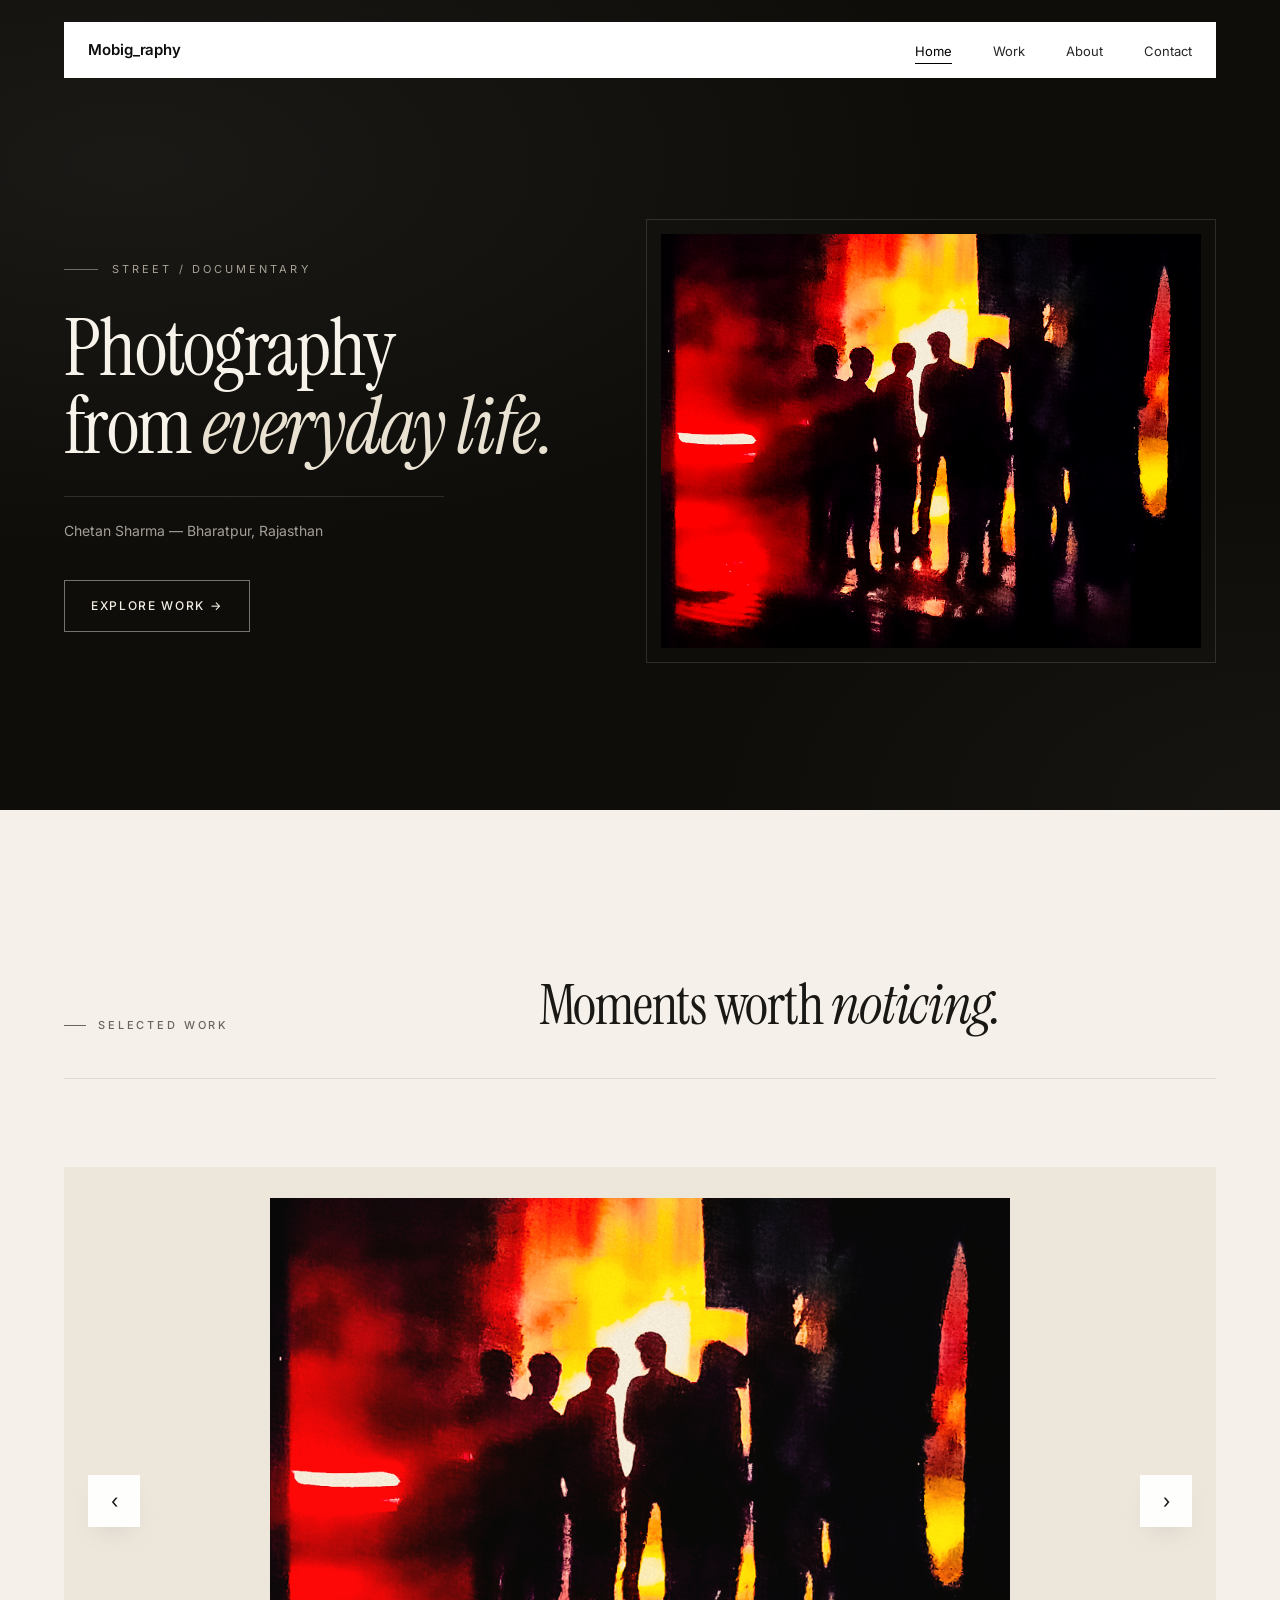
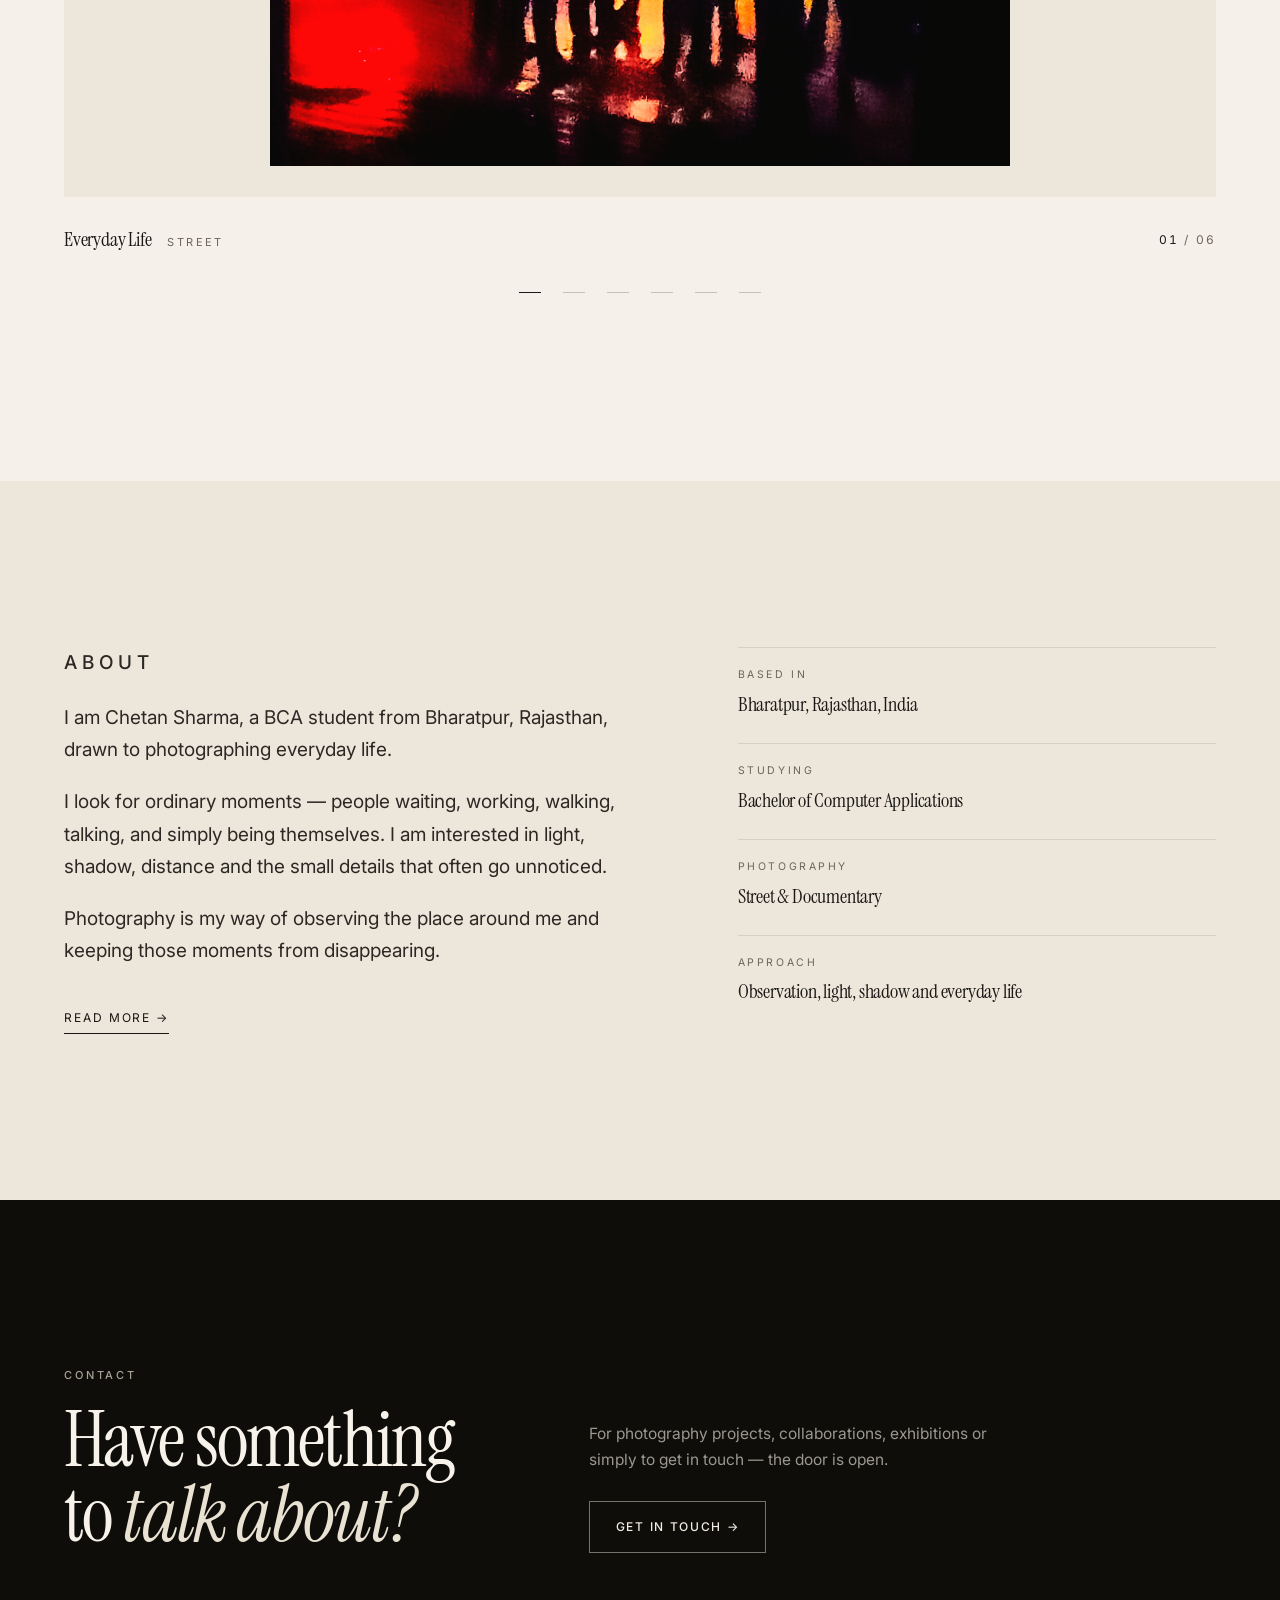
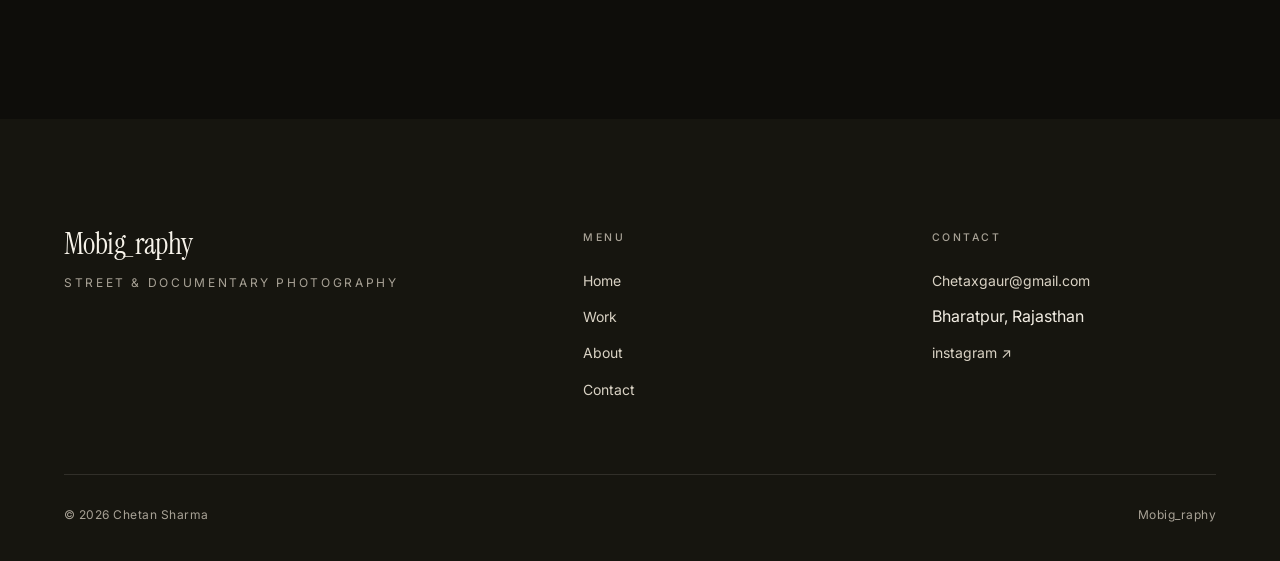
==== index.html @ e57af394 "Add files via upload" ====
<!DOCTYPE html>
<html lang="en">
<head>
<meta charset="UTF-8" />
<meta name="viewport" content="width=device-width, initial-scale=1" />
<title>Mobig_raphy — Chetan Sharma | Street & Documentary Photography</title>
<meta name="description" content="Street and documentary photography from Bharatpur, Rajasthan by Chetan Sharma." />
<link rel="preconnect" href="https://fonts.googleapis.com">
<link rel="preconnect" href="https://fonts.gstatic.com" crossorigin>
<link href="https://fonts.googleapis.com/css2?family=Inter:wght@400;500&family=Instrument+Serif:ital@0;1&display=swap" rel="stylesheet">
<link rel="preload" as="image" href="images/hero.jpeg" fetchpriority="high">
<link rel="stylesheet" href="style.css" />
</head>
<body>

<header class="nav-wrap">
  <nav class="nav" aria-label="Primary">
    <a class="brand" href="index.html">Mobig_raphy</a>
    <button class="nav-toggle" aria-label="Toggle menu" aria-expanded="false">
      <span></span><span></span><span></span>
    </button>
    <ul class="nav-links">
      <li><a href="index.html" class="active" aria-current="page">Home</a></li>
      <li><a href="work.html">Work</a></li>
      <li><a href="about.html">About</a></li>
      <li><a href="contact.html">Contact</a></li>
    </ul>
  </nav>
</header>

<main>

  <section class="hero">
    <div class="hero-inner">
      <div class="hero-text">
        <p class="hero-eyebrow">Street / Documentary</p>
        <h1 class="hero-title">Photography<br />from <em>everyday life.</em></h1>
        <p class="hero-meta">Chetan Sharma — Bharatpur, Rajasthan</p>
        <a href="work.html" class="btn btn--light">Explore Work →</a>
      </div>
      <div class="hero-media">
        <div class="hero-frame">
          <img src="images/hero.jpeg" alt="Street photograph from everyday life in Bharatpur, Rajasthan" fetchpriority="high" decoding="async" />
        </div>
      </div>
    </div>
  </section>

  <section class="section section--paper">
    <div class="container">
      <header class="section-head reveal">
        <p class="eyebrow">Selected Work</p>
        <h2 class="section-title">Moments worth <em>noticing.</em></h2>
      </header>

      <div class="carousel reveal" id="carousel"
           role="region"
           aria-roledescription="carousel"
           aria-label="Selected photographs">
        <div class="carousel-viewport">
          <div class="carousel-track"></div>
        </div>
        <button class="carousel-btn carousel-btn--prev" type="button" aria-label="Previous photograph">‹</button>
        <button class="carousel-btn carousel-btn--next" type="button" aria-label="Next photograph">›</button>

        <div class="carousel-foot">
          <div class="carousel-caption">
            <span class="carousel-caption-title">—</span>
            <span class="carousel-caption-cat">—</span>
          </div>
          <div class="carousel-counter">
            <span class="cur">01</span> / <span class="total">06</span>
          </div>
        </div>

        <div class="carousel-dots" role="group" aria-label="Slide indicators"></div>
      </div>
    </div>
  </section>

  <section class="section section--paper-deep">
    <div class="container">
      <div class="about-preview reveal">
        <div class="prose">
          <p class="eyebrow" style="margin-bottom:22px;">About</p>
          <p>I am Chetan Sharma, a BCA student from Bharatpur, Rajasthan, drawn to photographing everyday life.</p>
          <p>I look for ordinary moments — people waiting, working, walking, talking, and simply being themselves. I am interested in light, shadow, distance and the small details that often go unnoticed.</p>
          <p>Photography is my way of observing the place around me and keeping those moments from disappearing.</p>
          <a href="about.html" class="link-arrow">Read more →</a>
        </div>
        <dl class="facts">
          <div class="fact"><dt>Based in</dt><dd>Bharatpur, Rajasthan, India</dd></div>
          <div class="fact"><dt>Studying</dt><dd>Bachelor of Computer Applications</dd></div>
          <div class="fact"><dt>Photography</dt><dd>Street &amp; Documentary</dd></div>
          <div class="fact"><dt>Approach</dt><dd>Observation, light, shadow and everyday life</dd></div>
        </dl>
      </div>
    </div>
  </section>

  <section class="section section--night">
    <div class="container">
      <div class="cta-grid reveal">
        <div>
          <p class="eyebrow eyebrow--light">Contact</p>
          <h2 class="cta-title">Have something<br />to <em>talk about?</em></h2>
        </div>
        <div class="cta-side">
          <p>For photography projects, collaborations, exhibitions or simply to get in touch — the door is open.</p>
          <a href="contact.html" class="btn btn--light">Get in Touch →</a>
        </div>
      </div>
    </div>
  </section>

</main>

<footer class="footer">
  <div class="container">
    <div class="footer-grid">
      <div>
        <div class="footer-brand">Mobig<em>_</em>raphy</div>
        <div class="footer-tag">Street &amp; Documentary Photography</div>
      </div>
      <div>
        <h4>Menu</h4>
        <ul>
          <li><a href="index.html">Home</a></li>
          <li><a href="work.html">Work</a></li>
          <li><a href="about.html">About</a></li>
          <li><a href="contact.html">Contact</a></li>
        </ul>
      </div>
      <div>
        <h4>Contact</h4>
        <ul>
          <li><a href="mailto:Chetaxgaur@gmail.com">Chetaxgaur@gmail.com</a></li>
          <li>Bharatpur, Rajasthan</li>
          <li><a href="https://www.instagram.com/mobig_raphy/" target="_blank" rel="noopener noreferrer">instagram ↗</a></li>
        </ul>
      </div>
    </div>
    <div class="footer-bottom">
      <span>© 2026 Chetan Sharma</span>
      <span>Mobig_raphy</span>
    </div>
  </div>
</footer>

<script src="javascript.js"></script>
</body>
</html>
---- style.css ----
/* =========================================================
   Mobig_raphy — Chetan Sharma
   Editorial Street & Documentary Portfolio
   ========================================================= */

*, *::before, *::after { box-sizing: border-box; margin: 0; padding: 0; }

:root {
  --paper:        #f5f1ea;
  --paper-deep:   #ece6db;
  --ink:          #1a1815;
  --ink-soft:     #6b655c;
  --night:        #0e0d0a;
  --charcoal:     #16150f;
  --cream:        #f2ede3;
  --cream-soft:   #a8a296;
  --hair-warm:    rgba(26,24,21,.10);
  --hair-dark:    rgba(242,237,227,.12);
  --display: 'Instrument Serif', 'Iowan Old Style', Georgia, serif;
  --body:    'Inter', -apple-system, BlinkMacSystemFont, 'Segoe UI', Roboto, sans-serif;
  --max: 1360px;
  --pad: clamp(20px, 5vw, 72px);
  --nav-pad-x: 24px;
  --ease: cubic-bezier(.22,.61,.36,1);
}

html { -webkit-text-size-adjust: 100%; scroll-behavior: smooth; }

body {
  font-family: var(--body);
  font-size: 16px;
  line-height: 1.65;
  color: var(--ink);
  background: var(--paper);
  overflow-x: hidden;
  -webkit-font-smoothing: antialiased;
  text-rendering: optimizeLegibility;
}

img { display: block; max-width: 100%; height: auto; }
a { color: inherit; text-decoration: none; }
button { font: inherit; cursor: pointer; background: none; border: 0; color: inherit; }
ul { list-style: none; }
::selection { background: var(--ink); color: var(--paper); }

/* ---------- Accessibility: focus + screen-reader helper ---------- */
a:focus-visible,
button:focus-visible,
[tabindex]:focus-visible {
  outline: 2px solid currentColor;
  outline-offset: 3px;
  border-radius: 1px;
}

.sr-only {
  position: absolute;
  width: 1px; height: 1px;
  padding: 0; margin: -1px;
  overflow: hidden;
  clip: rect(0,0,0,0);
  white-space: nowrap;
  border: 0;
}

/* ---------- Shared ---------- */
.container { width: 100%; max-width: var(--max); margin-inline: auto; padding-inline: var(--pad); }

.eyebrow { font-size: 11px; letter-spacing: .26em; text-transform: uppercase; font-weight: 500; color: var(--ink-soft); }
.eyebrow--light { color: var(--cream-soft); }

.btn {
  display: inline-flex; align-items: center; gap: 12px;
  padding: 15px 26px; font-size: 12px; letter-spacing: .14em;
  text-transform: uppercase; font-weight: 500;
  border: 1px solid transparent;
  transition: background .4s var(--ease), color .4s var(--ease),
              border-color .4s var(--ease), transform .4s var(--ease);
}
.btn--light { color: var(--cream); border-color: rgba(242,237,227,.45); }
.btn--light:hover { background: var(--cream); color: var(--night); border-color: var(--cream); }

.reveal { opacity: 0; transform: translateY(28px); transition: opacity 1s var(--ease), transform 1s var(--ease); }
.reveal.is-visible { opacity: 1; transform: none; }

/* ---------- NAVIGATION ---------- */
.nav-wrap { position: fixed; top: 0; left: 0; right: 0; z-index: 400; padding: 22px var(--pad); pointer-events: none; }
.nav {
  pointer-events: auto; position: relative; max-width: var(--max); margin-inline: auto;
  background: #fff; color: #0d0d0d;
  display: flex; align-items: center; justify-content: space-between;
  gap: 24px; padding: 15px var(--nav-pad-x);
  box-shadow: 0 1px 0 rgba(0,0,0,.04), 0 24px 48px -28px rgba(0,0,0,.35);
}
.brand { font-size: 15px; font-weight: 600; letter-spacing: -.005em; color: #0d0d0d; }
.nav-links { display: flex; align-items: center; gap: clamp(20px, 3.2vw, 44px); }
.nav-links a {
  font-size: 13px; color: #262626; position: relative; padding: 4px 0;
  transition: color .3s var(--ease);
}
.nav-links a::after {
  content: ""; position: absolute; left: 0; bottom: -1px; height: 1px; width: 0;
  background: currentColor; transition: width .4s var(--ease);
}
.nav-links a:hover::after, .nav-links a.active::after { width: 100%; }
.nav-links a:hover, .nav-links a.active { color: #000; }

/* Hamburger — 44×44 tap target, visual lines unchanged */
.nav-toggle { display: none; width: 44px; height: 44px; position: relative; }
.nav-toggle span {
  position: absolute; left: 10px; right: 10px; height: 1.5px; background: #0d0d0d;
  transition: transform .4s var(--ease), opacity .3s var(--ease);
}
.nav-toggle span:nth-child(1) { top: 14px; }
.nav-toggle span:nth-child(2) { top: 21px; }
.nav-toggle span:nth-child(3) { top: 28px; }
.nav.is-open .nav-toggle span:nth-child(1) { transform: translateY(7px) rotate(45deg); }
.nav.is-open .nav-toggle span:nth-child(2) { opacity: 0; }
.nav.is-open .nav-toggle span:nth-child(3) { transform: translateY(-7px) rotate(-45deg); }

/* ---------- HERO ---------- */
.hero { background: var(--night); color: var(--cream); min-height: 90svh; padding-top: 112px; position: relative; isolation: isolate; }
.hero::before {
  content: ""; position: absolute; inset: 0;
  background:
    radial-gradient(120% 90% at 10% 20%, rgba(255,255,255,.05), transparent 55%),
    radial-gradient(80% 70% at 100% 100%, rgba(255,255,255,.03), transparent 60%);
  pointer-events: none; z-index: 0;
}
.hero-inner {
  position: relative; z-index: 1;
  max-width: var(--max); margin-inline: auto; padding: 0 var(--pad);
  min-height: calc(90svh - 112px);
  display: grid; grid-template-columns: minmax(0, 1fr) minmax(0, 1.1fr);
  gap: clamp(28px, 5vw, 80px); align-items: center;
  padding-top: clamp(30px, 5vw, 60px); padding-bottom: clamp(60px, 8vw, 100px);
}
.hero-text { max-width: 560px; }
.hero-eyebrow {
  display: inline-flex; align-items: center; gap: 14px;
  font-size: 11px; letter-spacing: .28em; text-transform: uppercase;
  color: var(--cream-soft); margin-bottom: 32px;
}
.hero-eyebrow::before { content: ""; display: block; width: 34px; height: 1px; background: rgba(242,237,227,.4); }
.hero-title {
  font-family: var(--display); font-weight: 400;
  font-size: clamp(40px, 6.2vw, 88px); line-height: .98;
  letter-spacing: -.022em; color: #f7f3ea; margin-bottom: 30px;
}
.hero-title em { font-style: italic; color: #e9e2d3; }
.hero-meta {
  font-size: 14px; color: rgba(242,237,227,.65); margin-bottom: 38px;
  padding-top: 22px; border-top: 1px solid rgba(242,237,227,.14); max-width: 380px;
}
.hero-media { display: flex; align-items: center; justify-content: center; height: 100%; }
.hero-frame {
  position: relative; padding: 14px; border: 1px solid rgba(242,237,227,.14);
  max-height: 78vh; display: flex; align-items: center; justify-content: center;
}
.hero-frame img {
  max-width: 100%; max-height: calc(78vh - 28px);
  width: auto; height: auto; object-fit: contain;
}

/* ---------- SECTIONS ---------- */
.section { padding: clamp(88px, 13vw, 170px) 0; }
.section--paper      { background: var(--paper);      color: var(--ink); }
.section--paper-deep { background: var(--paper-deep); color: var(--ink); }
.section--night      { background: var(--night);      color: var(--cream); }

.section-head {
  display: grid; grid-template-columns: minmax(0, 1fr) minmax(0, 1.6fr);
  gap: clamp(20px, 4vw, 60px); align-items: end;
  margin-bottom: clamp(48px, 7vw, 88px); padding-bottom: clamp(28px, 4vw, 44px);
  border-bottom: 1px solid var(--hair-warm);
}
.section-head .eyebrow { position: relative; padding-top: 4px; }
.section-head .eyebrow::before {
  content: ""; display: inline-block; width: 22px; height: 1px;
  background: var(--ink-soft); vertical-align: middle; margin-right: 12px;
}
.section-title {
  font-family: var(--display); font-weight: 400;
  font-size: clamp(30px, 4.4vw, 58px); line-height: 1.02;
  letter-spacing: -.022em; max-width: 720px;
}
.section-title em { font-style: italic; }
.section--night .section-head { border-bottom-color: var(--hair-dark); }
.section--night .eyebrow { color: var(--cream-soft); }
.section--night .eyebrow::before { background: var(--cream-soft); }

/* ---------- CAROUSEL ---------- */
.carousel { position: relative; }
.carousel-viewport {
  position: relative; overflow: hidden;
  background: var(--paper-deep); height: clamp(400px, 70vh, 760px);
}
.carousel-track { display: flex; height: 100%; transition: transform 1s var(--ease); will-change: transform; }
.carousel-slide {
  flex: 0 0 100%; min-width: 100%; height: 100%;
  display: flex; align-items: center; justify-content: center;
  padding: clamp(14px, 2.4vw, 34px); cursor: pointer;
}
.carousel-slide img {
  max-width: 100%; max-height: 100%; width: auto; height: auto;
  object-fit: contain; transition: transform 1.2s var(--ease), opacity .8s var(--ease);
  opacity: .97;
}
.carousel-slide:hover img { transform: scale(1.015); opacity: 1; }

.carousel-btn {
  position: absolute; top: calc(50% - 40px); transform: translateY(-50%);
  width: 52px; height: 52px; background: rgba(255,255,255,.94); color: var(--ink);
  display: grid; place-items: center; font-size: 20px; line-height: 1;
  box-shadow: 0 12px 32px -18px rgba(0,0,0,.4);
  transition: background .35s var(--ease), transform .35s var(--ease); z-index: 4;
}
.carousel-btn:hover { background: #fff; transform: translateY(-50%) scale(1.05); }
.carousel-btn--prev { left: clamp(10px, 2vw, 24px); }
.carousel-btn--next { right: clamp(10px, 2vw, 24px); }

.carousel-foot {
  margin-top: 26px; display: grid; grid-template-columns: 1fr auto;
  gap: 24px; align-items: center;
}
.carousel-caption { display: flex; align-items: baseline; gap: 16px; min-height: 22px; }
.carousel-caption-title {
  font-family: var(--display); font-size: clamp(18px, 1.6vw, 22px);
  letter-spacing: -.01em; color: var(--ink);
}
.carousel-caption-cat { font-size: 11px; letter-spacing: .22em; text-transform: uppercase; color: var(--ink-soft); }
.carousel-counter { font-size: 12px; letter-spacing: .18em; color: var(--ink-soft); font-variant-numeric: tabular-nums; }
.carousel-counter .cur { color: var(--ink); }

/* Dots — 44×44 hit area, thin visual line in center */
.carousel-dots { display: flex; gap: 0; justify-content: center; margin-top: 14px; }
.carousel-dot {
  position: relative;
  width: 44px; height: 44px;
  background: transparent;
  padding: 0;
  display: grid;
  place-items: center;
  cursor: pointer;
}
.carousel-dot::before {
  content: "";
  display: block;
  width: 22px; height: 1px;
  background: rgba(26,24,21,.22);
  transition: background .4s var(--ease);
}
.carousel-dot:hover::before { background: rgba(26,24,21,.5); }
.carousel-dot.is-active::before { background: var(--ink); }

/* ---------- ABOUT PREVIEW ---------- */
.about-preview { display: grid; grid-template-columns: minmax(0, 1.1fr) minmax(0, .9fr); gap: clamp(40px, 7vw, 110px); align-items: start; }
.about-preview .prose p { font-size: clamp(17px, 1.5vw, 19px); line-height: 1.7; color: #2c2925; max-width: 56ch; }
.about-preview .prose p + p { margin-top: 20px; }
.about-preview .link-arrow {
  display: inline-flex; align-items: center; gap: 10px; margin-top: 40px;
  font-size: 12px; letter-spacing: .16em; text-transform: uppercase;
  color: var(--ink); border-bottom: 1px solid var(--ink); padding-bottom: 5px;
  transition: gap .35s var(--ease), opacity .35s var(--ease);
}
.about-preview .link-arrow:hover { gap: 16px; opacity: .7; }

.facts { display: grid; gap: 26px; }
.fact { padding-top: 18px; border-top: 1px solid var(--hair-warm); }
.fact dt { font-size: 10.5px; letter-spacing: .24em; text-transform: uppercase; color: var(--ink-soft); margin-bottom: 8px; }
.fact dd { font-family: var(--display); font-size: clamp(18px, 1.6vw, 22px); line-height: 1.25; color: var(--ink); letter-spacing: -.01em; }

/* ---------- CTA ---------- */
.cta-grid { display: grid; grid-template-columns: minmax(0, 1fr) minmax(0, 1.4fr); gap: clamp(32px, 6vw, 80px); align-items: end; }
.cta-title {
  font-family: var(--display); font-weight: 400;
  font-size: clamp(38px, 6vw, 86px); line-height: .98;
  letter-spacing: -.024em; color: #f7f3ea; margin-top: 18px;
}
.cta-title em { font-style: italic; color: #e9e2d3; }
.cta-side { display: flex; flex-direction: column; align-items: flex-start; gap: 28px; }
.cta-side p { color: rgba(242,237,227,.62); max-width: 42ch; font-size: 15.5px; line-height: 1.7; }

/* ---------- FOOTER ---------- */
.footer { background: var(--charcoal); color: var(--cream); padding: clamp(64px, 9vw, 110px) 0 36px; }
.footer-grid {
  display: grid; grid-template-columns: 1.6fr 1fr 1fr;
  gap: clamp(32px, 5vw, 70px); padding-bottom: clamp(44px, 6vw, 72px);
  border-bottom: 1px solid var(--hair-dark);
}
.footer-brand { font-family: var(--display); font-size: 30px; line-height: 1; letter-spacing: -.02em; color: #f7f3ea; }
.footer-brand em { font-style: italic; }
.footer-tag { margin-top: 14px; font-size: 12px; letter-spacing: .22em; text-transform: uppercase; color: var(--cream-soft); }
.footer h4 { font-size: 10.5px; letter-spacing: .24em; text-transform: uppercase; color: var(--cream-soft); margin-bottom: 20px; font-weight: 500; }
.footer ul li + li { margin-top: 10px; }
.footer a { font-size: 14px; color: #d9d2c4; transition: color .3s var(--ease); }
.footer a:hover { color: #fff; }
.footer-bottom {
  display: flex; justify-content: space-between; align-items: center;
  gap: 20px; padding-top: 30px; font-size: 12px; letter-spacing: .04em;
  color: var(--cream-soft); flex-wrap: wrap;
}

/* ---------- PAGE HEADER ---------- */
.page-top { padding-top: clamp(140px, 18vw, 200px); }
.page-head { padding-bottom: clamp(48px, 7vw, 80px); }
.page-head h1 {
  font-family: var(--display); font-weight: 400;
  font-size: clamp(40px, 6vw, 82px); line-height: .98;
  letter-spacing: -.024em; margin-top: 20px; color: var(--ink); max-width: 820px;
}
.page-head h1 em { font-style: italic; }
.page-head .lede { margin-top: 24px; max-width: 58ch; color: var(--ink-soft); font-size: 17px; line-height: 1.7; }

/* Work page — tighter header-to-gallery breathing room */
.work .page-head { padding-bottom: clamp(32px, 4vw, 48px); }

/* ---------- WORK ---------- */
.gallery {
  display: grid;
  grid-template-columns: repeat(3, minmax(0, 1fr));
  gap: clamp(16px, 2.2vw, 28px);
  align-items: start;
}
.gallery-item {
  position: relative; display: block;
  overflow: hidden; background: var(--paper-deep);
}
.gallery-item img { width: 100%; height: auto; transition: transform 1.2s var(--ease); }
.gallery-item:hover img { transform: scale(1.03); }
.gallery-num {
  position: absolute; top: 14px; left: 14px;
  font-size: 11px; letter-spacing: .2em; color: rgba(255,255,255,.85);
  text-shadow: 0 1px 4px rgba(0,0,0,.5); font-variant-numeric: tabular-nums;
}
.gallery-caption {
  position: absolute; left: 0; right: 0; bottom: 0;
  padding: 60px 18px 18px;
  background: linear-gradient(to top, rgba(0,0,0,.78), rgba(0,0,0,0));
  color: #f5efe6; display: flex; justify-content: space-between;
  align-items: baseline; gap: 14px; opacity: 0; transform: translateY(10px);
  transition: opacity .45s var(--ease), transform .45s var(--ease); pointer-events: none;
}
.gallery-item:hover .gallery-caption, .gallery-item:focus-visible .gallery-caption { opacity: 1; transform: none; }
.gallery-caption .g-title { font-family: var(--display); font-size: 18px; letter-spacing: -.01em; }
.gallery-caption .g-cat { font-size: 10.5px; letter-spacing: .22em; text-transform: uppercase; color: rgba(245,239,230,.75); }

/* ---------- PHOTO DETAIL ---------- */
.photo-detail { display: grid; grid-template-columns: minmax(0, 1.65fr) minmax(0, .85fr); gap: clamp(32px, 5vw, 80px); align-items: start; }
.photo-frame {
  background: var(--paper-deep); padding: clamp(14px, 2vw, 28px);
  display: flex; align-items: center; justify-content: center;
}
.photo-frame img { max-width: 100%; max-height: 82vh; width: auto; height: auto; object-fit: contain; }
.photo-meta { position: sticky; top: 140px; }
.photo-meta .eyebrow { display: block; margin-bottom: 18px; }
.photo-meta h1 {
  font-family: var(--display); font-weight: 400;
  font-size: clamp(30px, 3.2vw, 44px); line-height: 1.05;
  letter-spacing: -.02em; margin-bottom: 22px;
}
.photo-meta p.desc {
  font-size: 16px; color: #3b3833; line-height: 1.7; max-width: 44ch;
  margin-bottom: 36px; padding-bottom: 30px; border-bottom: 1px solid var(--hair-warm);
}
.photo-specs .row {
  display: flex; justify-content: space-between; align-items: baseline;
  gap: 20px; padding: 14px 0; border-top: 1px solid var(--hair-warm);
}
.photo-specs .row:last-child { border-bottom: 1px solid var(--hair-warm); }
.photo-specs .label { font-size: 10.5px; letter-spacing: .22em; text-transform: uppercase; color: var(--ink-soft); }
.photo-specs .value { font-size: 14.5px; color: var(--ink); text-align: right; }

.photo-nav {
  display: flex; justify-content: space-between; align-items: center;
  gap: 20px; margin-top: clamp(48px, 7vw, 90px); padding-top: 30px;
  border-top: 1px solid var(--hair-warm);
}
.photo-nav a {
  font-size: 12px; letter-spacing: .16em; text-transform: uppercase;
  color: var(--ink); display: inline-flex; align-items: center; gap: 10px;
  transition: opacity .3s var(--ease), gap .35s var(--ease);
}
.photo-nav a:hover { opacity: .6; }

/* ---------- ABOUT PAGE ---------- */
.about-page { display: grid; grid-template-columns: minmax(0, 1.2fr) minmax(0, .8fr); gap: clamp(40px, 7vw, 110px); align-items: start; }
.about-page .prose p { font-size: clamp(17px, 1.5vw, 19px); line-height: 1.75; color: #2c2925; max-width: 60ch; }
.about-page .prose p + p { margin-top: 22px; }
.about-page .prose p:first-child::first-letter {
  font-family: var(--display); font-size: 3.4em; line-height: .85;
  float: left; padding: 6px 12px 0 0; color: var(--ink);
}

/* ---------- CONTACT PAGE ---------- */
.contact-page { display: grid; grid-template-columns: minmax(0, 1.1fr) minmax(0, .9fr); gap: clamp(40px, 7vw, 100px); align-items: start; }
.contact-page h1 {
  font-family: var(--display); font-weight: 400;
  font-size: clamp(44px, 7vw, 96px); line-height: .96;
  letter-spacing: -.024em; color: #f7f3ea; margin-top: 20px;
}
.contact-page h1 em { font-style: italic; color: #e9e2d3; }
.contact-page .lede { margin-top: 28px; color: rgba(242,237,227,.62); max-width: 40ch; font-size: 16px; line-height: 1.7; }
.contact-card { padding-top: 30px; border-top: 1px solid var(--hair-dark); display: grid; gap: 26px; }
.contact-card .row { display: grid; gap: 8px; }
.contact-card .label { font-size: 10.5px; letter-spacing: .24em; text-transform: uppercase; color: var(--cream-soft); }
.contact-card .value {
  font-family: var(--display); font-size: clamp(20px, 2vw, 26px);
  letter-spacing: -.01em; line-height: 1.2; color: #ece6dc;
}
.contact-card a.value {
  display: inline-block; border-bottom: 1px solid rgba(236,230,220,.3);
  padding-bottom: 3px; justify-self: start;
  transition: color .3s var(--ease), border-color .3s var(--ease);
}
.contact-card a.value:hover { color: #fff; border-color: #fff; }

/* ---------- RESPONSIVE ---------- */
@media (max-width: 1080px) {
  .hero-inner { grid-template-columns: 1fr; gap: 40px; padding-top: 20px; }
  .hero-frame { max-height: none; }
  .hero-frame img { max-height: 55vh; }
  .about-preview, .about-page, .contact-page, .photo-detail, .cta-grid { grid-template-columns: 1fr; }
  .photo-meta { position: static; }
  .photo-frame img { max-height: 68vh; }
  .gallery { grid-template-columns: repeat(2, minmax(0, 1fr)); }
  .footer-grid { grid-template-columns: 1fr 1fr; }
  .section-head { grid-template-columns: 1fr; gap: 20px; align-items: start; }
}

/* Tablet / touch — Work gallery captions always visible */
@media (hover: none), (max-width: 1080px) {
  .gallery-caption { opacity: 1; transform: none; padding: 50px 16px 16px; }
}

@media (max-width: 720px) {
  :root { --nav-pad-x: 16px; }
  .nav { padding: 12px var(--nav-pad-x); }
  .nav-toggle { display: block; }
  .nav-links {
    position: absolute; top: calc(100% + 12px);
    left: calc(-1 * var(--nav-pad-x));
    right: calc(-1 * var(--nav-pad-x));
    background: #fff; flex-direction: column; align-items: flex-start; gap: 0;
    padding: 6px var(--nav-pad-x);
    box-shadow: 0 22px 48px -22px rgba(0,0,0,.4);
    transform-origin: top; transform: scaleY(.96); opacity: 0; visibility: hidden;
    transition: opacity .3s var(--ease), transform .3s var(--ease), visibility .3s var(--ease);
  }
  .nav.is-open .nav-links { opacity: 1; visibility: visible; transform: none; }
  .nav-links li { width: 100%; }
  .nav-links a { display: block; padding: 14px 0; font-size: 15px; }
  .nav-links a::after { display: none; }

  /* Mobile hero — restore full viewport height so mobile is unchanged from before Batch 3 */
  .hero { padding-top: 92px; min-height: 100svh; }
  .hero-inner { min-height: auto; padding-bottom: 60px; }
  .hero-title { font-size: clamp(38px, 10vw, 56px); }
  .hero-frame { padding: 10px; }
  .hero-frame img { max-height: 48vh; }

  .carousel-viewport { height: clamp(340px, 58vh, 520px); }
  .carousel-btn { width: 42px; height: 42px; font-size: 17px; top: calc(50% - 60px); }
  .carousel-foot { grid-template-columns: 1fr; gap: 14px; }
  .carousel-counter { order: -1; }

  .gallery { grid-template-columns: 1fr; }
  .footer-grid { grid-template-columns: 1fr; gap: 40px; }
  .footer-bottom { justify-content: flex-start; }
  .photo-nav { flex-direction: column; align-items: flex-start; gap: 16px; }
  .section { padding: clamp(64px, 16vw, 110px) 0; }
}

@media (prefers-reduced-motion: reduce) {
  *, *::before, *::after {
    animation-duration: .001ms !important;
    transition-duration: .001ms !important;
    scroll-behavior: auto !important;
  }
  .reveal { opacity: 1; transform: none; }
  .carousel-track { transition: none; }
}
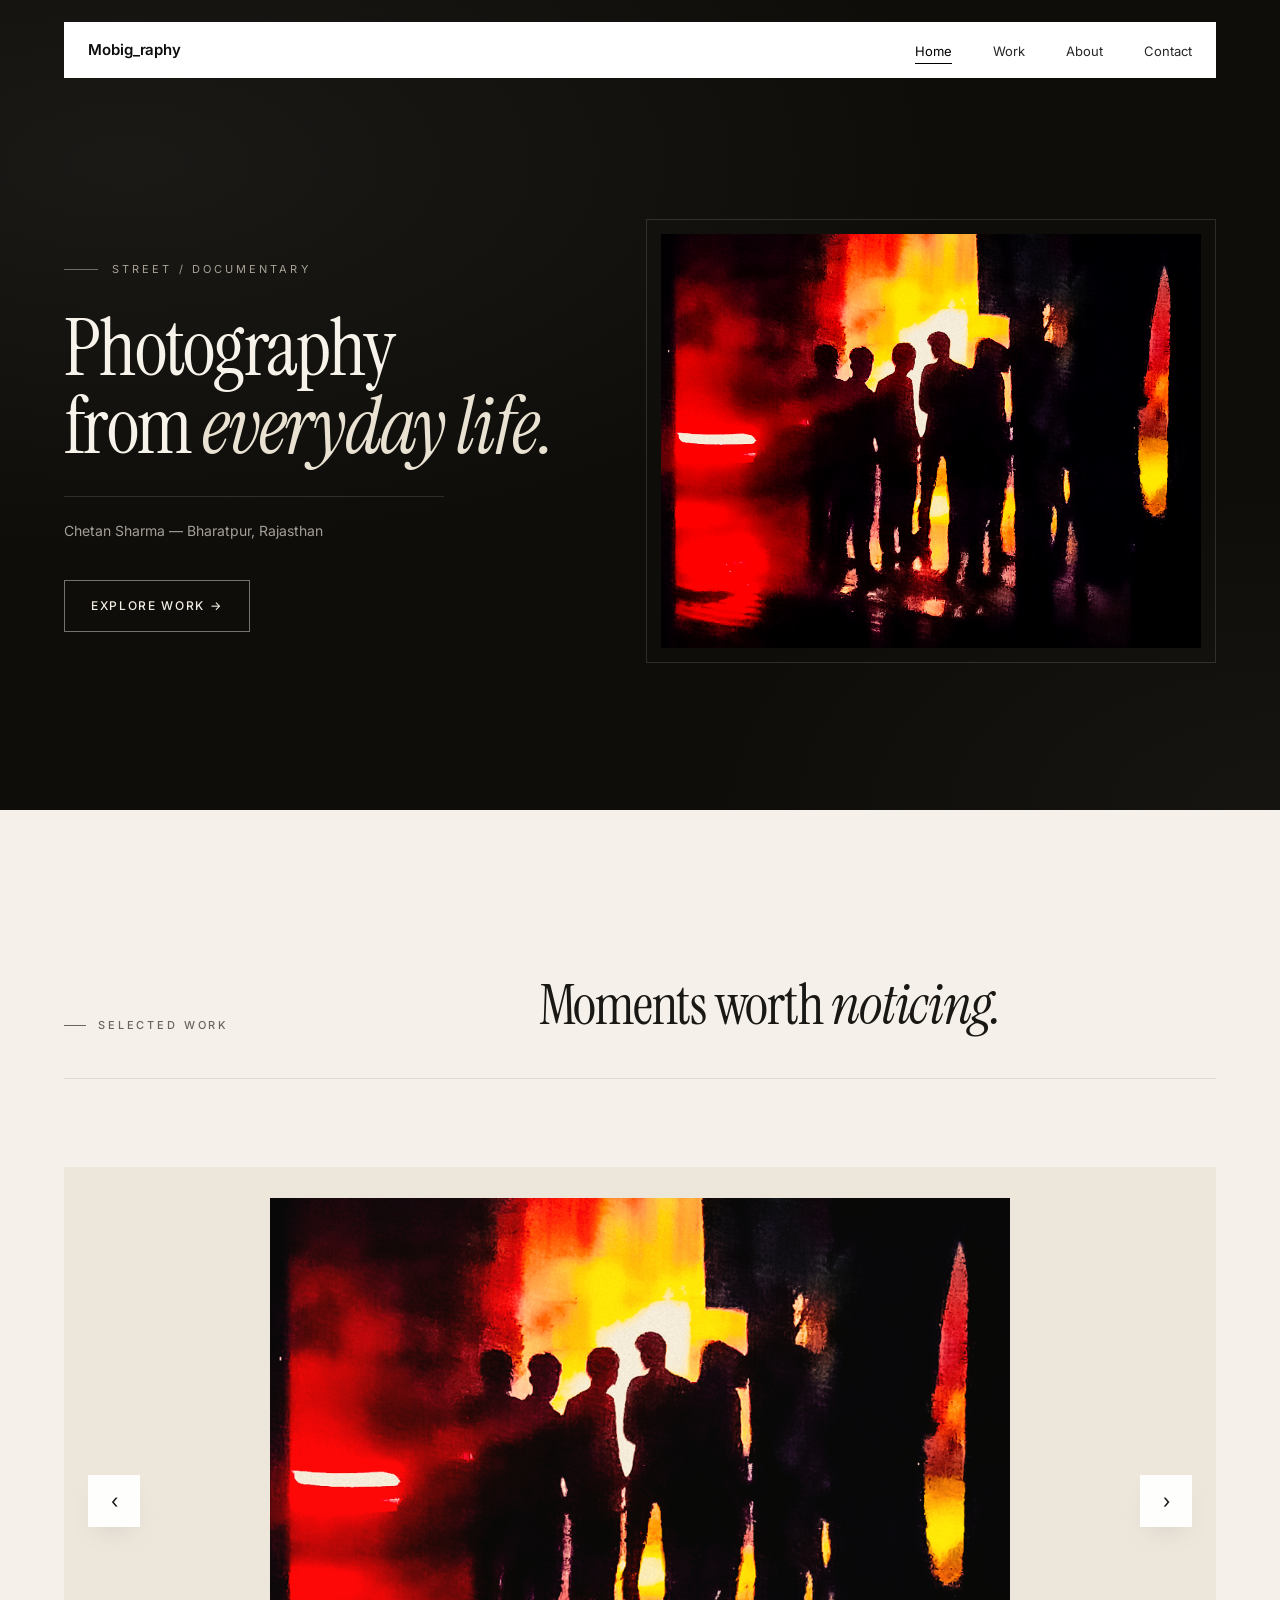
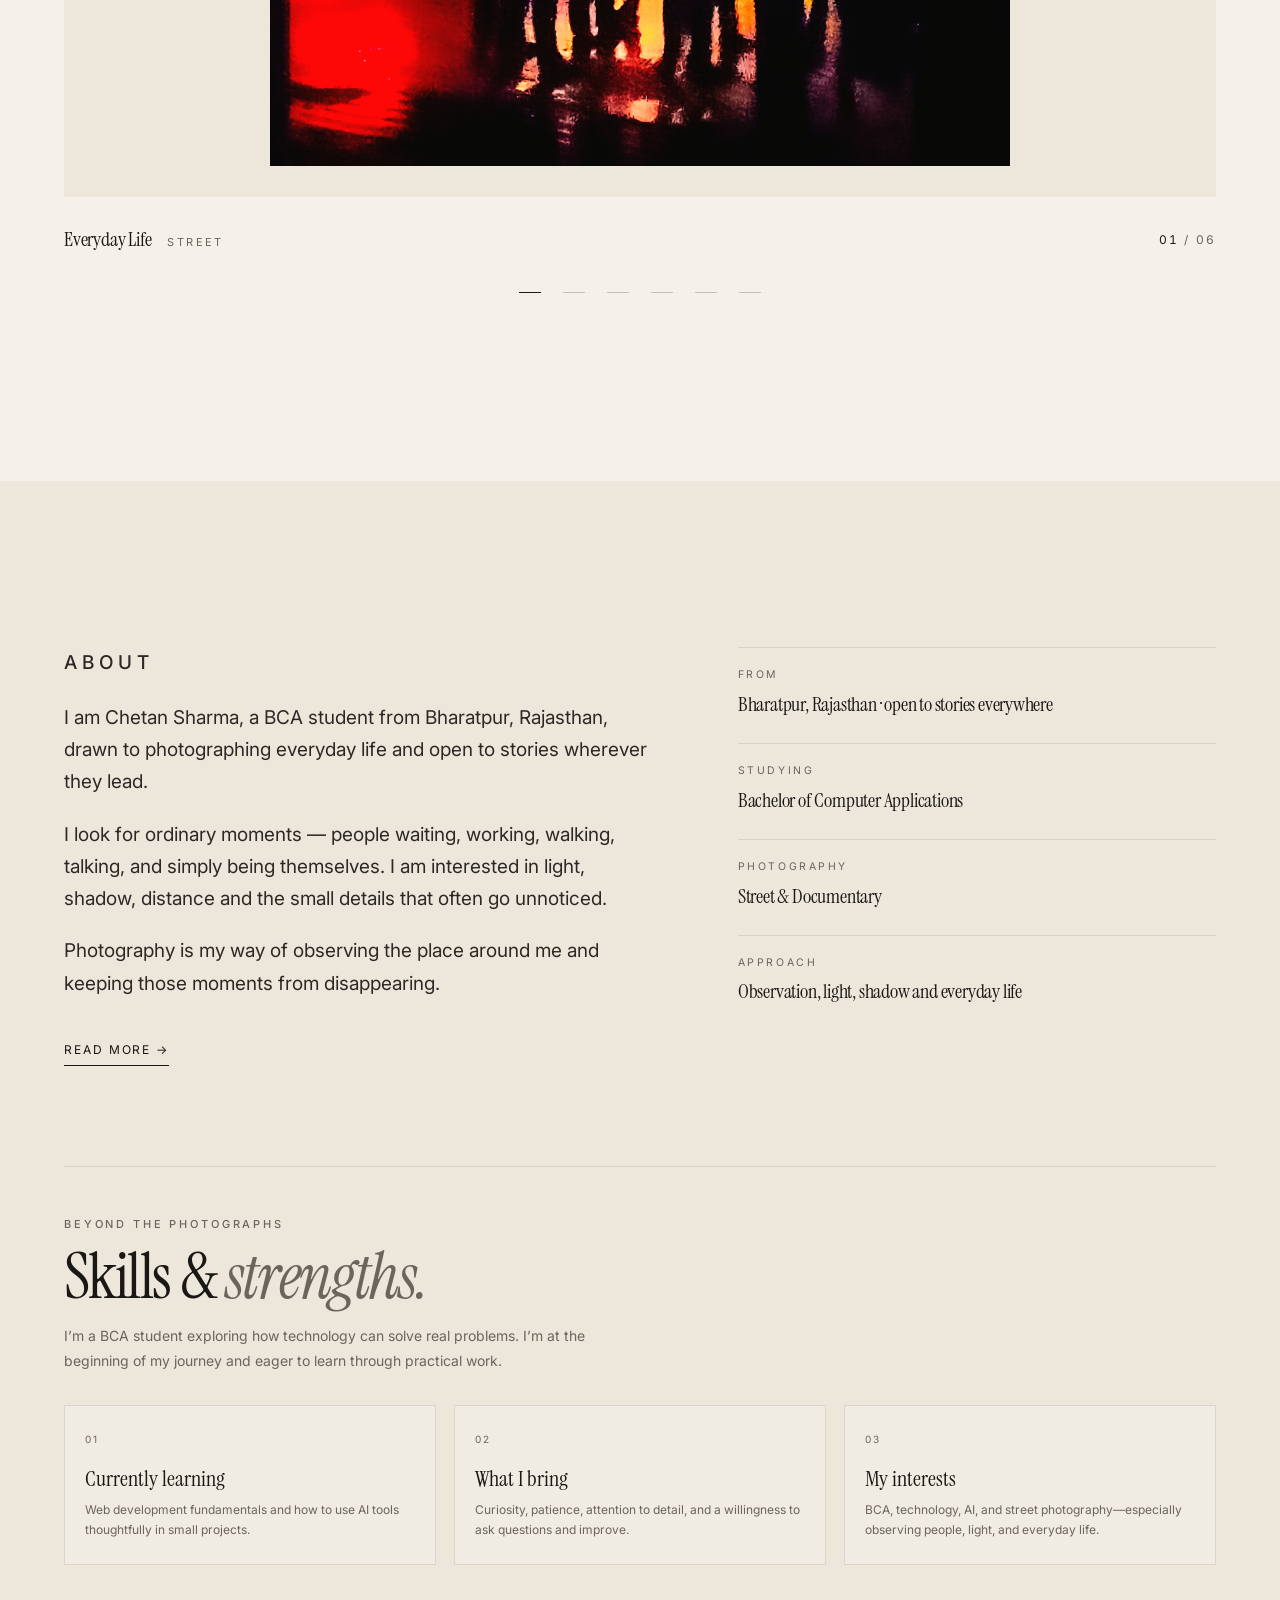
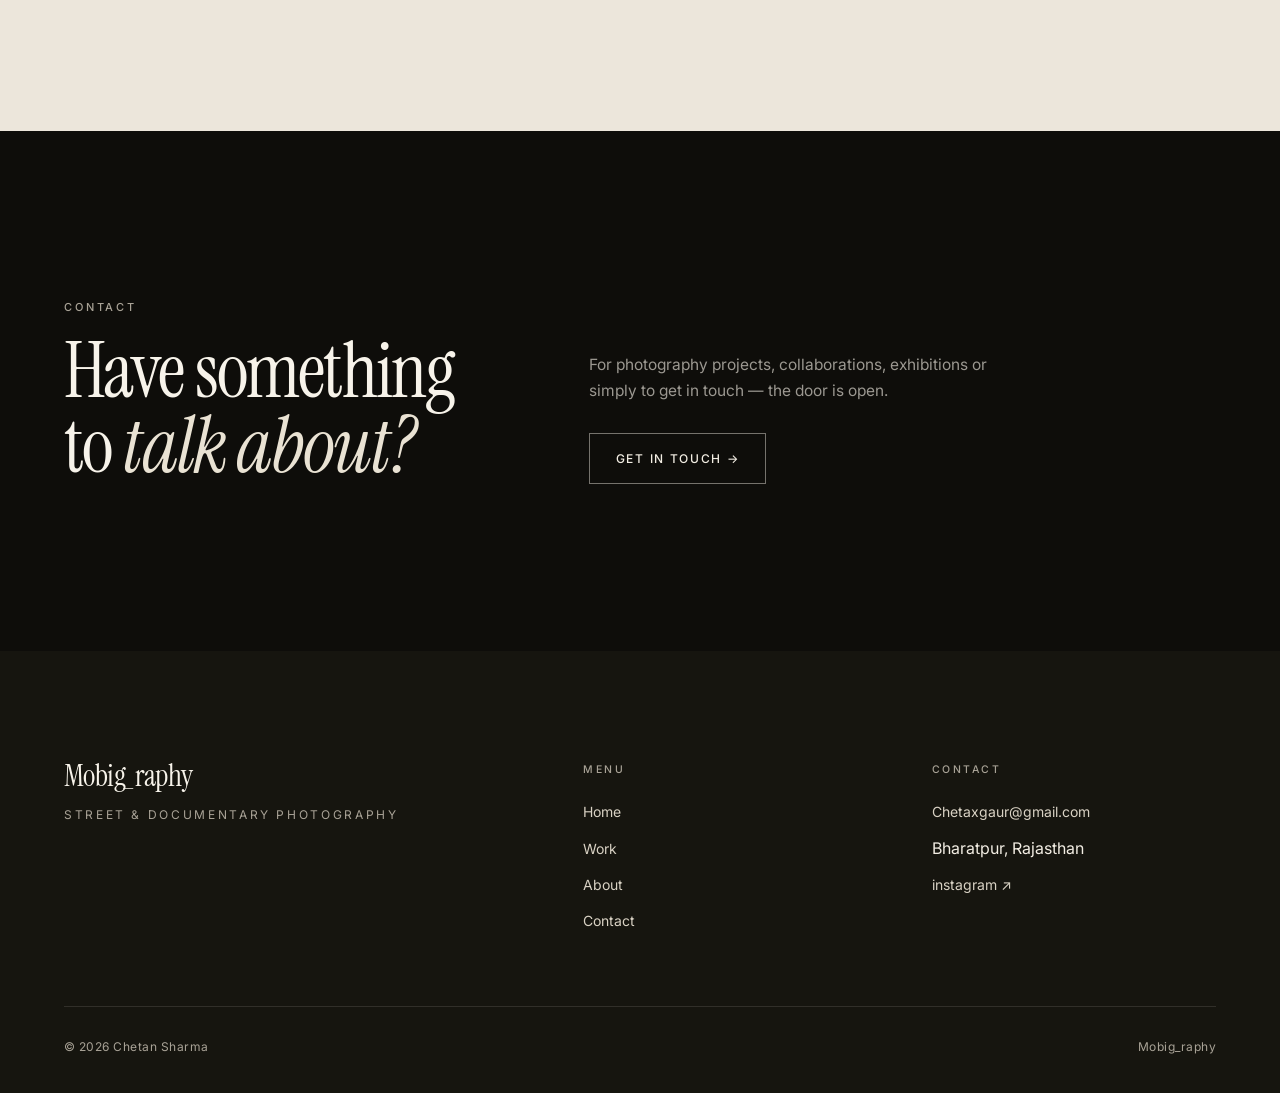
==== commit dbcb3512: "Add BCA profile skills section" ====
--- a/index.html
+++ b/index.html
@@ -83,18 +83,30 @@
       <div class="about-preview reveal">
         <div class="prose">
           <p class="eyebrow" style="margin-bottom:22px;">About</p>
-          <p>I am Chetan Sharma, a BCA student from Bharatpur, Rajasthan, drawn to photographing everyday life.</p>
+          <p>I am Chetan Sharma, a BCA student from Bharatpur, Rajasthan, drawn to photographing everyday life and open to stories wherever they lead.</p>
           <p>I look for ordinary moments — people waiting, working, walking, talking, and simply being themselves. I am interested in light, shadow, distance and the small details that often go unnoticed.</p>
           <p>Photography is my way of observing the place around me and keeping those moments from disappearing.</p>
           <a href="about.html" class="link-arrow">Read more →</a>
         </div>
         <dl class="facts">
-          <div class="fact"><dt>Based in</dt><dd>Bharatpur, Rajasthan, India</dd></div>
+          <div class="fact"><dt>From</dt><dd>Bharatpur, Rajasthan · open to stories everywhere</dd></div>
           <div class="fact"><dt>Studying</dt><dd>Bachelor of Computer Applications</dd></div>
           <div class="fact"><dt>Photography</dt><dd>Street &amp; Documentary</dd></div>
           <div class="fact"><dt>Approach</dt><dd>Observation, light, shadow and everyday life</dd></div>
         </dl>
       </div>
+      <section class="profile-skills reveal" aria-labelledby="profileSkillsTitle">
+        <div class="profile-skills-heading">
+          <p class="eyebrow">Beyond the photographs</p>
+          <h2 id="profileSkillsTitle">Skills &amp; <em>strengths.</em></h2>
+          <p>I’m a BCA student exploring how technology can solve real problems. I’m at the beginning of my journey and eager to learn through practical work.</p>
+        </div>
+        <div class="profile-skills-grid">
+          <article><span>01</span><h3>Currently learning</h3><p>Web development fundamentals and how to use AI tools thoughtfully in small projects.</p></article>
+          <article><span>02</span><h3>What I bring</h3><p>Curiosity, patience, attention to detail, and a willingness to ask questions and improve.</p></article>
+          <article><span>03</span><h3>My interests</h3><p>BCA, technology, AI, and street photography—especially observing people, light, and everyday life.</p></article>
+        </div>
+      </section>
     </div>
   </section>
 
@@ -149,4 +161,4 @@
 
 <script src="javascript.js"></script>
 </body>
-</html>+</html>
--- a/style.css
+++ b/style.css
@@ -391,6 +391,41 @@
   float: left; padding: 6px 12px 0 0; color: var(--ink);
 }
 
+/* ---------- PERSONAL PROFILE: SKILLS & STRENGTHS ---------- */
+.profile-skills {
+  margin-top: clamp(58px, 8vw, 100px);
+  padding-top: clamp(28px, 4vw, 48px);
+  border-top: 1px solid var(--hair-warm);
+}
+.profile-skills-heading { max-width: 680px; }
+.profile-skills-heading h2 {
+  margin-top: 12px;
+  font: 400 clamp(38px, 5vw, 64px)/1 var(--display);
+  letter-spacing: -.025em;
+}
+.profile-skills-heading h2 em { color: var(--ink-soft); }
+.profile-skills-heading > p:last-child {
+  max-width: 62ch; margin-top: 15px;
+  color: var(--ink-soft); font-size: 14px; line-height: 1.75;
+}
+.profile-skills-grid {
+  display: grid; grid-template-columns: repeat(3, minmax(0, 1fr));
+  gap: 18px; margin-top: 32px;
+}
+.profile-skills-grid article {
+  min-height: 160px; padding: 18px 20px 20px;
+  border: 1px solid var(--hair-warm); background: rgba(255,255,255,.22);
+}
+.profile-skills-grid article > span {
+  color: var(--ink-soft); font-size: 10px; letter-spacing: .16em;
+}
+.profile-skills-grid h3 {
+  margin-top: 16px; font: 400 22px/1.15 var(--display);
+}
+.profile-skills-grid p {
+  margin-top: 8px; color: var(--ink-soft); font-size: 12px; line-height: 1.7;
+}
+
 /* ---------- CONTACT PAGE ---------- */
 .contact-page { display: grid; grid-template-columns: minmax(0, 1.1fr) minmax(0, .9fr); gap: clamp(40px, 7vw, 100px); align-items: start; }
 .contact-page h1 {
@@ -420,6 +455,7 @@
   .hero-frame { max-height: none; }
   .hero-frame img { max-height: 55vh; }
   .about-preview, .about-page, .contact-page, .photo-detail, .cta-grid { grid-template-columns: 1fr; }
+  .profile-skills-grid { grid-template-columns: 1fr; }
   .photo-meta { position: static; }
   .photo-frame img { max-height: 68vh; }
   .gallery { grid-template-columns: repeat(2, minmax(0, 1fr)); }
@@ -478,4 +514,4 @@
   }
   .reveal { opacity: 1; transform: none; }
   .carousel-track { transition: none; }
-}+}
